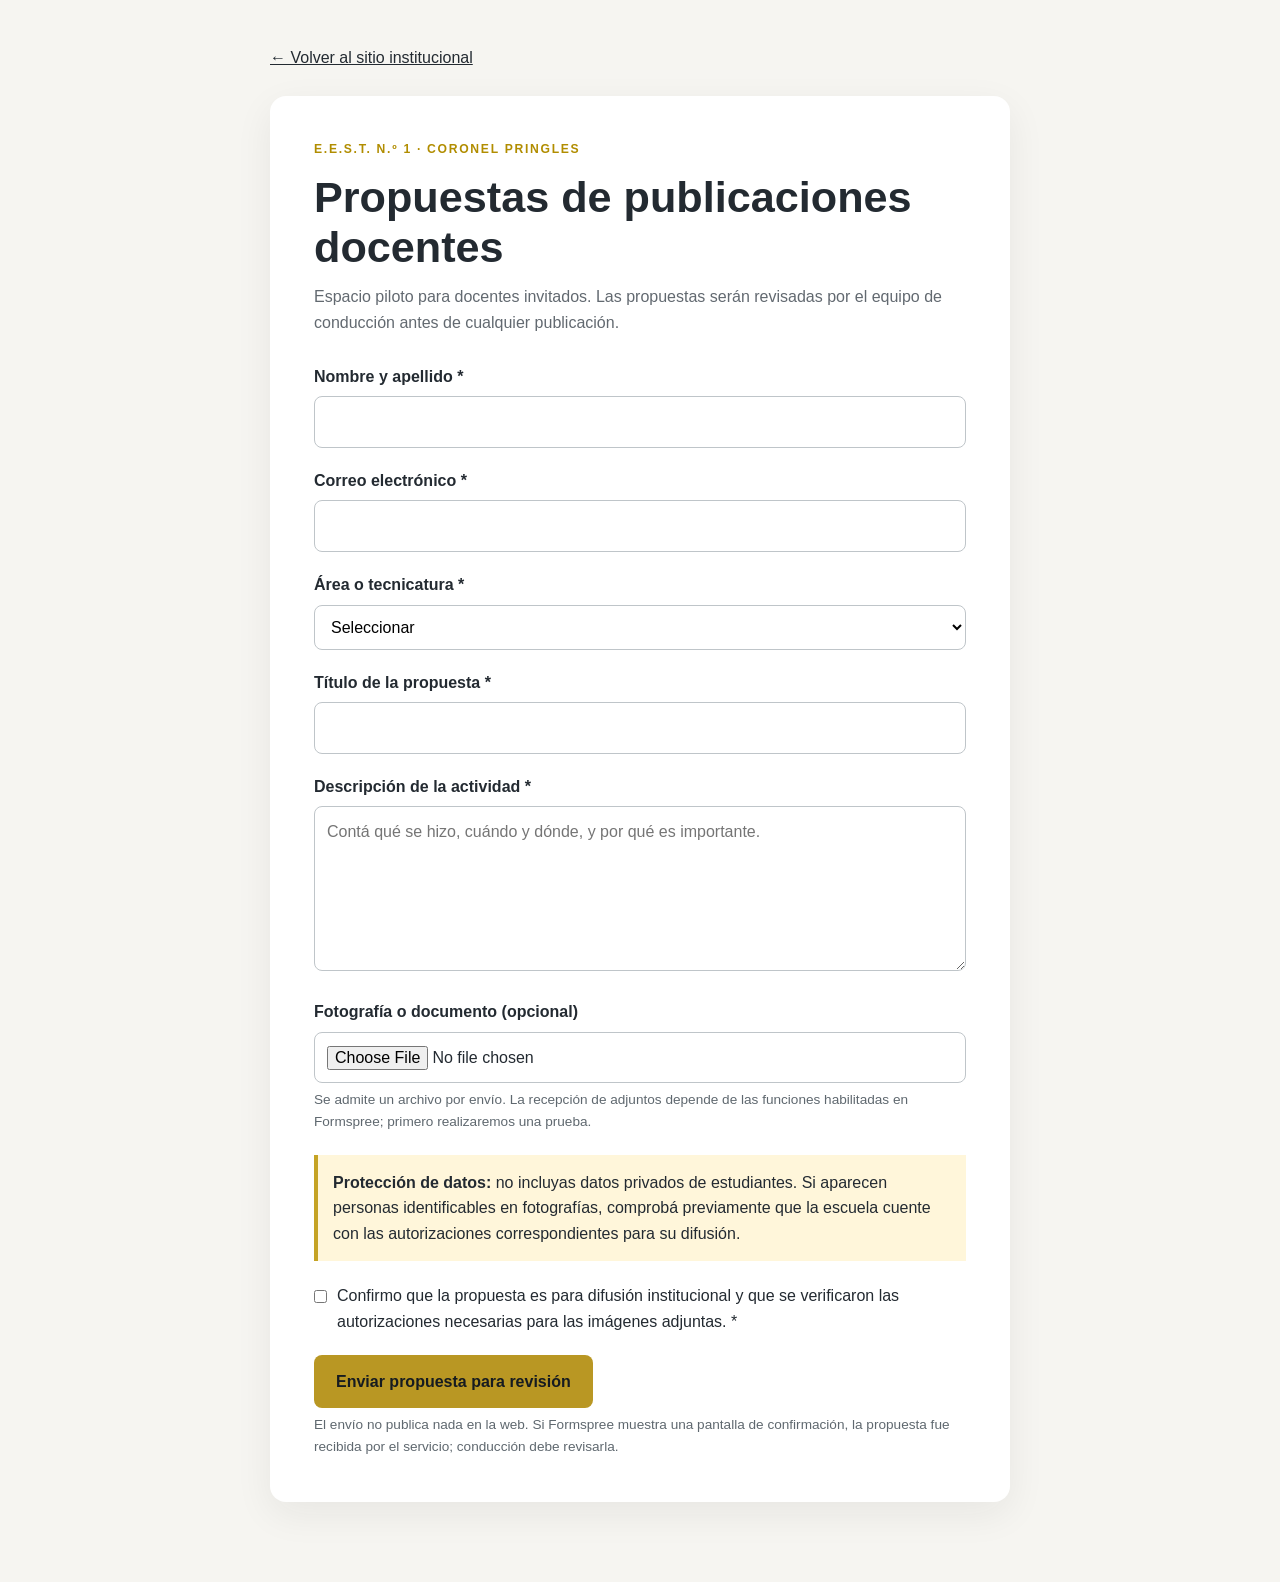
==== propuestas-docentes.html @ 2f06ee57 "Add files via upload" ====
<!DOCTYPE html>
<html lang="es">
<head>
<meta charset="utf-8">
<meta name="viewport" content="width=device-width, initial-scale=1">
<title>Propuestas docentes | E.E.S.T. N.º 1</title>
<link rel="stylesheet" href="estilos.css">
<style>
body{background:#f6f5f1}
.pagina-formulario{max-width:780px;margin:45px auto 80px;padding:0 20px}
.volver{display:inline-block;margin-bottom:25px}
.panel-formulario{background:white;border-radius:16px;padding:clamp(22px,5vw,44px);box-shadow:0 12px 38px #2221}
.panel-formulario h1{font-size:clamp(1.8rem,4vw,2.7rem);line-height:1.15;margin-bottom:12px}
.intro{color:#626970;margin-bottom:28px}
.campo{margin-bottom:20px}
.campo label{display:block;font-weight:700;margin-bottom:7px}
.campo input,.campo select,.campo textarea{width:100%;font:inherit;padding:12px;border:1px solid #bfc5c9;border-radius:8px;background:white}
.campo textarea{min-height:165px;resize:vertical}
.ayuda{display:block;font-size:.85rem;color:#5f686f;margin-top:6px}
.privacidad{background:#fff6da;border-left:4px solid #c5a324;padding:15px;margin:22px 0}
.confirmacion{display:flex;align-items:flex-start;gap:10px;margin:20px 0}
.confirmacion input{margin-top:7px}
.enviar{border:0;background:#b99723;color:#161b20;padding:14px 22px;font:inherit;font-weight:800;border-radius:8px;cursor:pointer}
.enviar:hover{background:#d0ac2e}
</style>
</head>
<body>
<main class="pagina-formulario">
<a class="volver" href="index.html">← Volver al sitio institucional</a>
<div class="panel-formulario">
<p class="etiqueta">E.E.S.T. N.º 1 · Coronel Pringles</p>
<h1>Propuestas de publicaciones docentes</h1>
<p class="intro">Espacio piloto para docentes invitados. Las propuestas serán revisadas por el equipo de conducción antes de cualquier publicación.</p>
<form action="https://formspree.io/f/xoejzpvq" method="POST" enctype="multipart/form-data">
<input type="hidden" name="_subject" value="Nueva propuesta docente - EEST N.º 1">
<div class="campo"><label for="nombre">Nombre y apellido *</label><input id="nombre" name="docente" autocomplete="name" required maxlength="120"></div>
<div class="campo"><label for="correo">Correo electrónico *</label><input id="correo" name="email" type="email" autocomplete="email" required maxlength="180"></div>
<div class="campo"><label for="area">Área o tecnicatura *</label><select id="area" name="area" required><option value="">Seleccionar</option><option>Electromecánica</option><option>Tecnología de los Alimentos</option><option>Energías Renovables</option><option>Formación General</option><option>Otra actividad institucional</option></select></div>
<div class="campo"><label for="titulo">Título de la propuesta *</label><input id="titulo" name="titulo" required maxlength="160"></div>
<div class="campo"><label for="descripcion">Descripción de la actividad *</label><textarea id="descripcion" name="descripcion" required maxlength="8000" placeholder="Contá qué se hizo, cuándo y dónde, y por qué es importante."></textarea></div>
<div class="campo"><label for="foto">Fotografía o documento (opcional)</label><input id="foto" type="file" name="upload" accept="image/jpeg,image/png,image/webp,application/pdf"><small class="ayuda">Se admite un archivo por envío. La recepción de adjuntos depende de las funciones habilitadas en Formspree; primero realizaremos una prueba.</small></div>
<div class="privacidad"><strong>Protección de datos:</strong> no incluyas datos privados de estudiantes. Si aparecen personas identificables en fotografías, comprobá previamente que la escuela cuente con las autorizaciones correspondientes para su difusión.</div>
<label class="confirmacion"><input type="checkbox" name="declaracion_autorizacion" value="Confirmado" required><span>Confirmo que la propuesta es para difusión institucional y que se verificaron las autorizaciones necesarias para las imágenes adjuntas. *</span></label>
<button class="enviar" type="submit">Enviar propuesta para revisión</button>
<p class="ayuda">El envío no publica nada en la web. Si Formspree muestra una pantalla de confirmación, la propuesta fue recibida por el servicio; conducción debe revisarla.</p>
</form>
</div>
</main>
</body>
</html>
---- estilos.css ----
*{box-sizing:border-box;margin:0;padding:0}
html{scroll-behavior:smooth}
body{font-family:"Segoe UI",Arial,sans-serif;color:#232a31;background:#fff;line-height:1.6}
a{color:inherit}
img{max-width:100%;display:block}
.contenedor{width:min(1140px,calc(100% - 40px));margin:auto}
.encabezado{position:sticky;top:0;z-index:50;background:rgba(255,255,255,.97);border-bottom:1px solid #e7e2d5;backdrop-filter:blur(10px)}
.barra{min-height:82px;display:flex;align-items:center;justify-content:space-between;gap:24px}
.marca{display:flex;align-items:center;gap:12px;text-decoration:none}
.logo{width:56px;height:56px;border-radius:50%;object-fit:cover;border:2px solid #c8a82b}
.marca strong{display:block;font-size:1rem}
.marca span{display:block;color:#73777b;font-size:.84rem}
.menu{display:flex;gap:22px;align-items:center}
.menu a{text-decoration:none;font-weight:650;font-size:.93rem}
.menu a:hover{color:#aa8b13}
.boton-menu{display:none;border:0;background:none;font-size:1.8rem;cursor:pointer}

.hero{min-height:650px;position:relative;display:flex;align-items:center;overflow:hidden;background:#252a2e;color:white}
.hero-fondo{position:absolute;inset:0;background:linear-gradient(90deg,rgba(25,29,32,.97) 0%,rgba(25,29,32,.9) 45%,rgba(25,29,32,.48) 100%),url("imagenes/fachada-eest1.jpg") center/cover no-repeat}
.hero-contenido{position:relative;z-index:2;display:grid;grid-template-columns:1.35fr .65fr;gap:70px;align-items:center;padding:90px 0}
.etiqueta{text-transform:uppercase;letter-spacing:.14em;font-size:.76rem;font-weight:800;color:#b18d00;margin-bottom:14px}
.etiqueta.clara{color:#f0cf43}
.hero h1{font-size:clamp(3rem,6vw,5.8rem);line-height:.98;letter-spacing:-.045em;max-width:850px}
.bajada{font-size:1.2rem;max-width:690px;color:#e3e3df;margin-top:28px}
.acciones{display:flex;gap:12px;flex-wrap:wrap;margin-top:34px}
.boton{display:inline-block;padding:13px 20px;border-radius:7px;text-decoration:none;font-weight:750}
.primario{background:#c7a62b;color:#1e2225}
.secundario{border:1px solid rgba(255,255,255,.5);color:white}
.hero-logo img{width:270px;height:270px;border-radius:50%;object-fit:cover;margin:auto;box-shadow:0 18px 55px rgba(0,0,0,.32);border:7px solid rgba(255,255,255,.9)}

.accesos{margin-top:-48px;position:relative;z-index:4}
.grilla-accesos{display:grid;grid-template-columns:repeat(4,1fr);background:white;border-radius:14px;overflow:hidden;box-shadow:0 20px 55px rgba(24,28,31,.15)}
.tarjeta-acceso{padding:27px;text-decoration:none;border-right:1px solid #ece8dc}
.tarjeta-acceso:last-child{border-right:0}
.tarjeta-acceso:hover{background:#faf8f1}
.icono{display:block;font-size:1.9rem;margin-bottom:18px}
.tarjeta-acceso h3{font-size:1.05rem;margin-bottom:6px}
.tarjeta-acceso p{font-size:.9rem;color:#71767a}

.seccion{padding:100px 0}
.fondo-claro{background:#f6f5f1}
.seccion h2{font-size:clamp(2.2rem,4vw,3.5rem);line-height:1.08;letter-spacing:-.035em;margin-bottom:24px}
.seccion p{color:#666d72}
.dos-columnas{display:grid;grid-template-columns:1fr 1fr;gap:58px;align-items:center}
.dos-columnas>div:first-child p:not(.etiqueta){margin-top:17px}
.foto-institucional{background:white;border-radius:14px;overflow:hidden;box-shadow:0 18px 46px rgba(35,42,49,.14)}
.foto-institucional img{width:100%;aspect-ratio:4/3;object-fit:cover}
.foto-institucional figcaption{padding:14px 18px;color:#6a6e72;font-size:.86rem}
.texto-intro{max-width:720px;margin-bottom:38px}
.grilla-tres{display:grid;grid-template-columns:repeat(3,1fr);gap:22px}
.tarjeta{background:white;padding:35px;border-radius:14px;border:1px solid #e4e0d5}
.simbolo{font-size:2.1rem;margin-bottom:26px}
.tarjeta h3{font-size:1.3rem;line-height:1.2;margin-bottom:12px}
.especialidad{border-top:4px solid #c7a62b}

.proyectos{background:#252a2e;color:white}
.proyectos h2{max-width:800px}
.eco-destacado{margin-top:38px;display:grid;grid-template-columns:1.15fr .85fr;border:1px solid rgba(255,255,255,.14);border-radius:16px;overflow:hidden;background:#30363a}
.eco-imagen img{width:100%;height:100%;min-height:520px;object-fit:cover}
.eco-texto{padding:48px;display:flex;flex-direction:column;justify-content:center}
.mini{color:#f0cf43;text-transform:uppercase;font-size:.74rem;letter-spacing:.11em;font-weight:800}
.eco-texto h3{font-size:2.4rem;margin:10px 0 16px}
.eco-texto p{color:#d8dbdc;margin-top:10px}
.grilla-dos{display:grid;grid-template-columns:1fr 1fr;gap:22px;margin-top:22px}
.proyecto-simple{padding:30px;border:1px solid rgba(255,255,255,.13);border-radius:14px}
.proyecto-simple span{font-size:1.7rem}
.proyecto-simple h3{margin:12px 0 7px}
.proyecto-simple p{color:#ccd0d2}

.noticia{padding:28px;border-top:4px solid #c7a62b;background:#faf9f5;border-radius:0 0 12px 12px}
.noticia small{color:#9b7d08;font-weight:800;text-transform:uppercase}
.noticia h3{font-size:1.2rem;line-height:1.25;margin:9px 0}

.contacto{background:#1f2428;color:white}
.contacto-grid{display:grid;grid-template-columns:1fr 1fr;gap:60px;align-items:start}
.contacto-intro{color:#d8dbdc!important}
.datos-contacto{padding:34px;border-radius:14px;background:rgba(255,255,255,.06);border:1px solid rgba(255,255,255,.12)}
.datos-contacto p{color:#d8dbdc}
.datos-contacto p+p{margin-top:24px}
.datos-contacto strong{color:white}

footer{background:#111417;color:white;padding:28px 0}
.pie{display:flex;justify-content:space-between;align-items:center;gap:24px;font-size:.85rem}
.pie-marca{display:flex;align-items:center;gap:12px}
.pie-marca img{width:42px;height:42px;border-radius:50%;object-fit:cover}
.pie span{display:block;color:#a9afb3}
.pie p{color:#a9afb3}

@media(max-width:850px){
 .boton-menu{display:block}
 .menu{display:none;position:absolute;top:72px;left:20px;right:20px;background:white;box-shadow:0 15px 40px rgba(0,0,0,.14);border-radius:10px;padding:14px;flex-direction:column;align-items:stretch}
 .menu.activo{display:flex}
 .menu a{padding:9px}
 .hero-contenido{grid-template-columns:1fr}
 .hero-logo{display:none}
 .grilla-accesos,.grilla-tres{grid-template-columns:1fr 1fr}
 .eco-destacado{grid-template-columns:1fr}
 .eco-imagen img{min-height:400px}
}
@media(max-width:620px){
 .contenedor{width:min(100% - 28px,1140px)}
 .hero{min-height:600px}
 .hero h1{font-size:3.15rem}
 .seccion{padding:72px 0}
 .grilla-accesos,.grilla-tres,.grilla-dos,.dos-columnas,.contacto-grid{grid-template-columns:1fr}
 .accesos{margin-top:-28px}
 .tarjeta-acceso{border-right:0;border-bottom:1px solid #ece8dc}
 .eco-texto{padding:30px}
 .eco-imagen img{min-height:300px}
 .pie{align-items:flex-start;flex-direction:column}
}

.anio-especialidad{font-size:.85rem;font-weight:800;color:#a58712!important;margin:-3px 0 14px}
.datos-contacto a{color:#f0cf43;text-decoration:underline;text-underline-offset:3px;overflow-wrap:anywhere}

.autoridad{border-top:4px solid #c7a62b}.autoridad h3{margin-bottom:5px}.autoridad p{font-weight:650;color:#7b6518}

.historia-intro{max-width:920px;margin:0 0 18px}.linea-tiempo{margin:42px 0 30px;max-width:950px;border-left:3px solid #c7a62b;padding-left:26px}.linea-tiempo article{display:grid;grid-template-columns:110px 1fr;gap:22px;position:relative;margin-bottom:30px}.linea-tiempo article:before{content:"";position:absolute;left:-35px;top:8px;width:14px;height:14px;background:#c7a62b;border:3px solid #fff;border-radius:50%;box-shadow:0 0 0 1px #c7a62b}.linea-tiempo time{font-size:1.15rem;font-weight:800;color:#9b7d08}.linea-tiempo h3{font-size:1.12rem;margin-bottom:5px}.historia-cierre{font-weight:650;max-width:900px}@media(max-width:620px){.linea-tiempo article{grid-template-columns:1fr;gap:3px}}
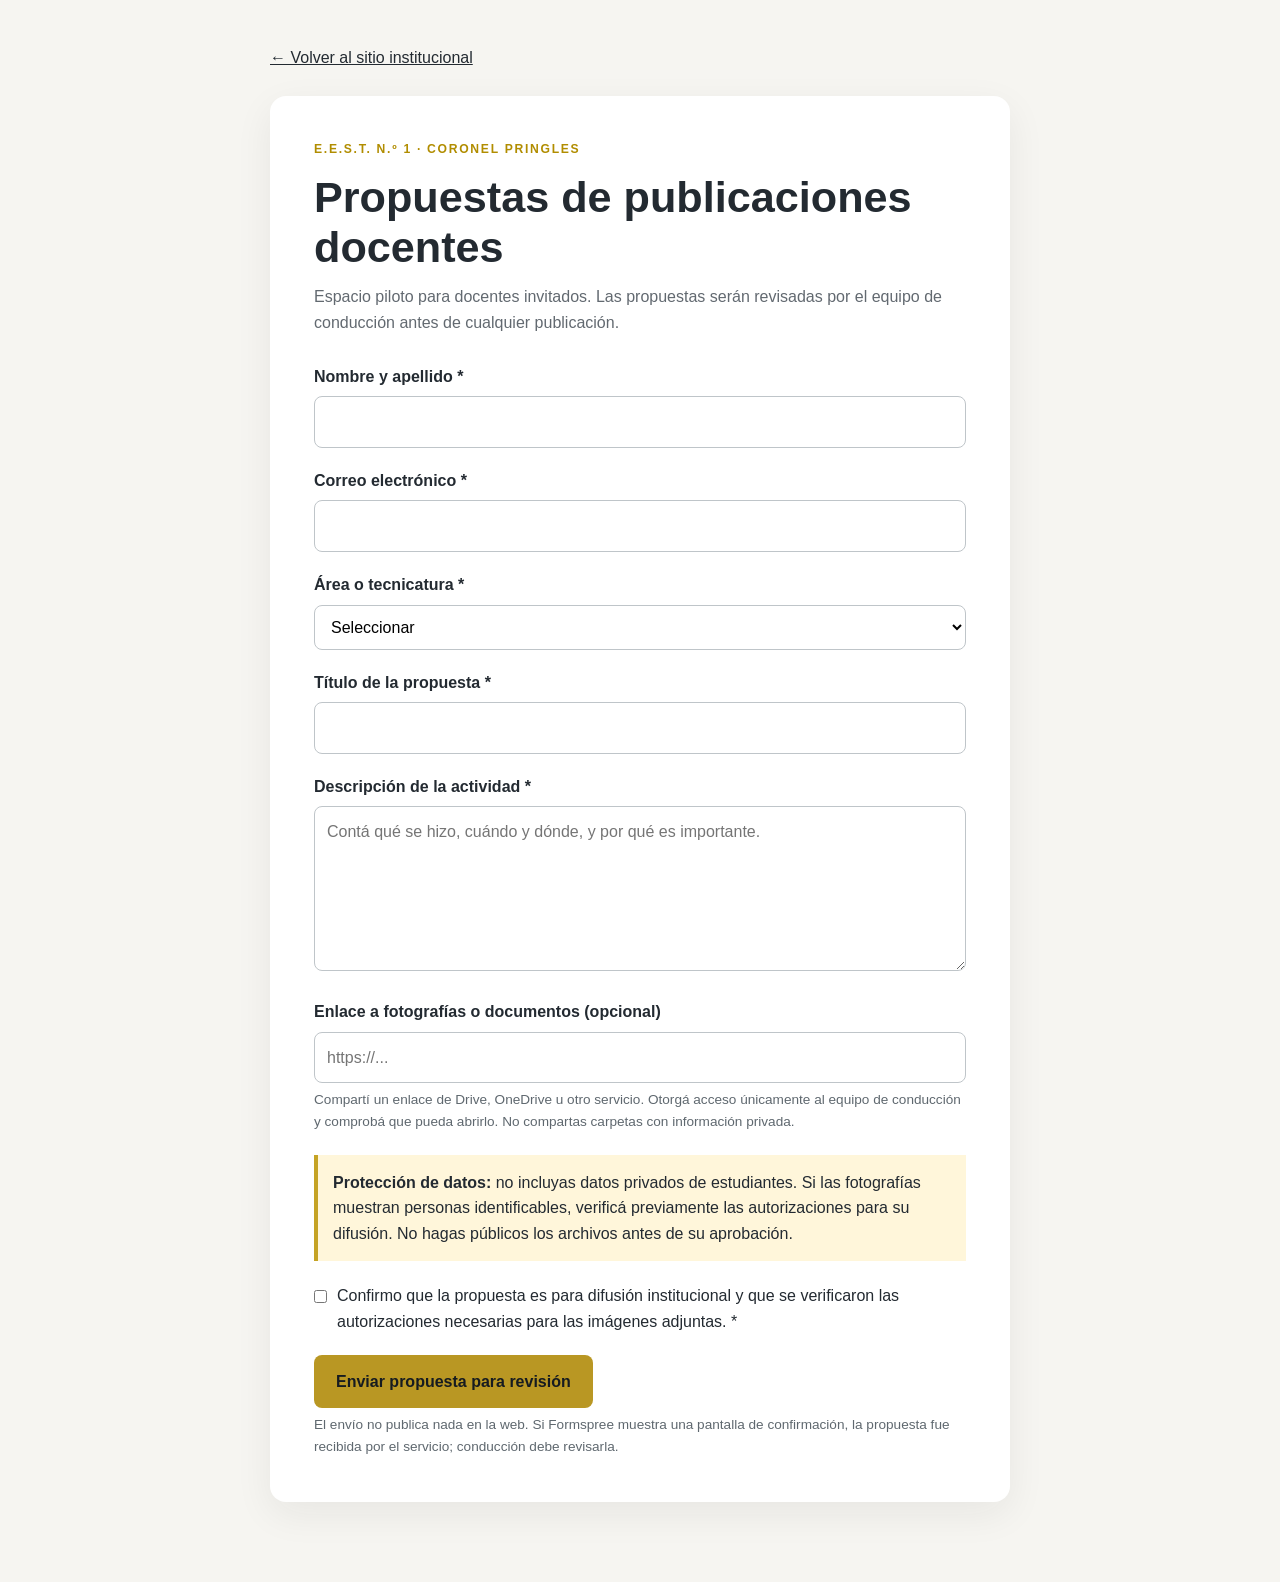
==== commit bb797c1b: "Update propuestas-docentes.html" ====
--- a/propuestas-docentes.html
+++ b/propuestas-docentes.html
@@ -31,15 +31,15 @@
 <p class="etiqueta">E.E.S.T. N.º 1 · Coronel Pringles</p>
 <h1>Propuestas de publicaciones docentes</h1>
 <p class="intro">Espacio piloto para docentes invitados. Las propuestas serán revisadas por el equipo de conducción antes de cualquier publicación.</p>
-<form action="https://formspree.io/f/xoejzpvq" method="POST" enctype="multipart/form-data">
+<form action="https://formspree.io/f/xoejzpvq" method="POST" >
 <input type="hidden" name="_subject" value="Nueva propuesta docente - EEST N.º 1">
 <div class="campo"><label for="nombre">Nombre y apellido *</label><input id="nombre" name="docente" autocomplete="name" required maxlength="120"></div>
 <div class="campo"><label for="correo">Correo electrónico *</label><input id="correo" name="email" type="email" autocomplete="email" required maxlength="180"></div>
 <div class="campo"><label for="area">Área o tecnicatura *</label><select id="area" name="area" required><option value="">Seleccionar</option><option>Electromecánica</option><option>Tecnología de los Alimentos</option><option>Energías Renovables</option><option>Formación General</option><option>Otra actividad institucional</option></select></div>
 <div class="campo"><label for="titulo">Título de la propuesta *</label><input id="titulo" name="titulo" required maxlength="160"></div>
 <div class="campo"><label for="descripcion">Descripción de la actividad *</label><textarea id="descripcion" name="descripcion" required maxlength="8000" placeholder="Contá qué se hizo, cuándo y dónde, y por qué es importante."></textarea></div>
-<div class="campo"><label for="foto">Fotografía o documento (opcional)</label><input id="foto" type="file" name="upload" accept="image/jpeg,image/png,image/webp,application/pdf"><small class="ayuda">Se admite un archivo por envío. La recepción de adjuntos depende de las funciones habilitadas en Formspree; primero realizaremos una prueba.</small></div>
-<div class="privacidad"><strong>Protección de datos:</strong> no incluyas datos privados de estudiantes. Si aparecen personas identificables en fotografías, comprobá previamente que la escuela cuente con las autorizaciones correspondientes para su difusión.</div>
+<div class="campo"><label for="enlace">Enlace a fotografías o documentos (opcional)</label><input id="enlace" name="enlace_fotografias" type="url" inputmode="url" placeholder="https://..." maxlength="1500"><small class="ayuda">Compartí un enlace de Drive, OneDrive u otro servicio. Otorgá acceso únicamente al equipo de conducción y comprobá que pueda abrirlo. No compartas carpetas con información privada.</small></div>
+<div class="privacidad"><strong>Protección de datos:</strong> no incluyas datos privados de estudiantes. Si las fotografías muestran personas identificables, verificá previamente las autorizaciones para su difusión. No hagas públicos los archivos antes de su aprobación.</div>
 <label class="confirmacion"><input type="checkbox" name="declaracion_autorizacion" value="Confirmado" required><span>Confirmo que la propuesta es para difusión institucional y que se verificaron las autorizaciones necesarias para las imágenes adjuntas. *</span></label>
 <button class="enviar" type="submit">Enviar propuesta para revisión</button>
 <p class="ayuda">El envío no publica nada en la web. Si Formspree muestra una pantalla de confirmación, la propuesta fue recibida por el servicio; conducción debe revisarla.</p>
@@ -48,3 +48,4 @@
 </main>
 </body>
 </html>
+
